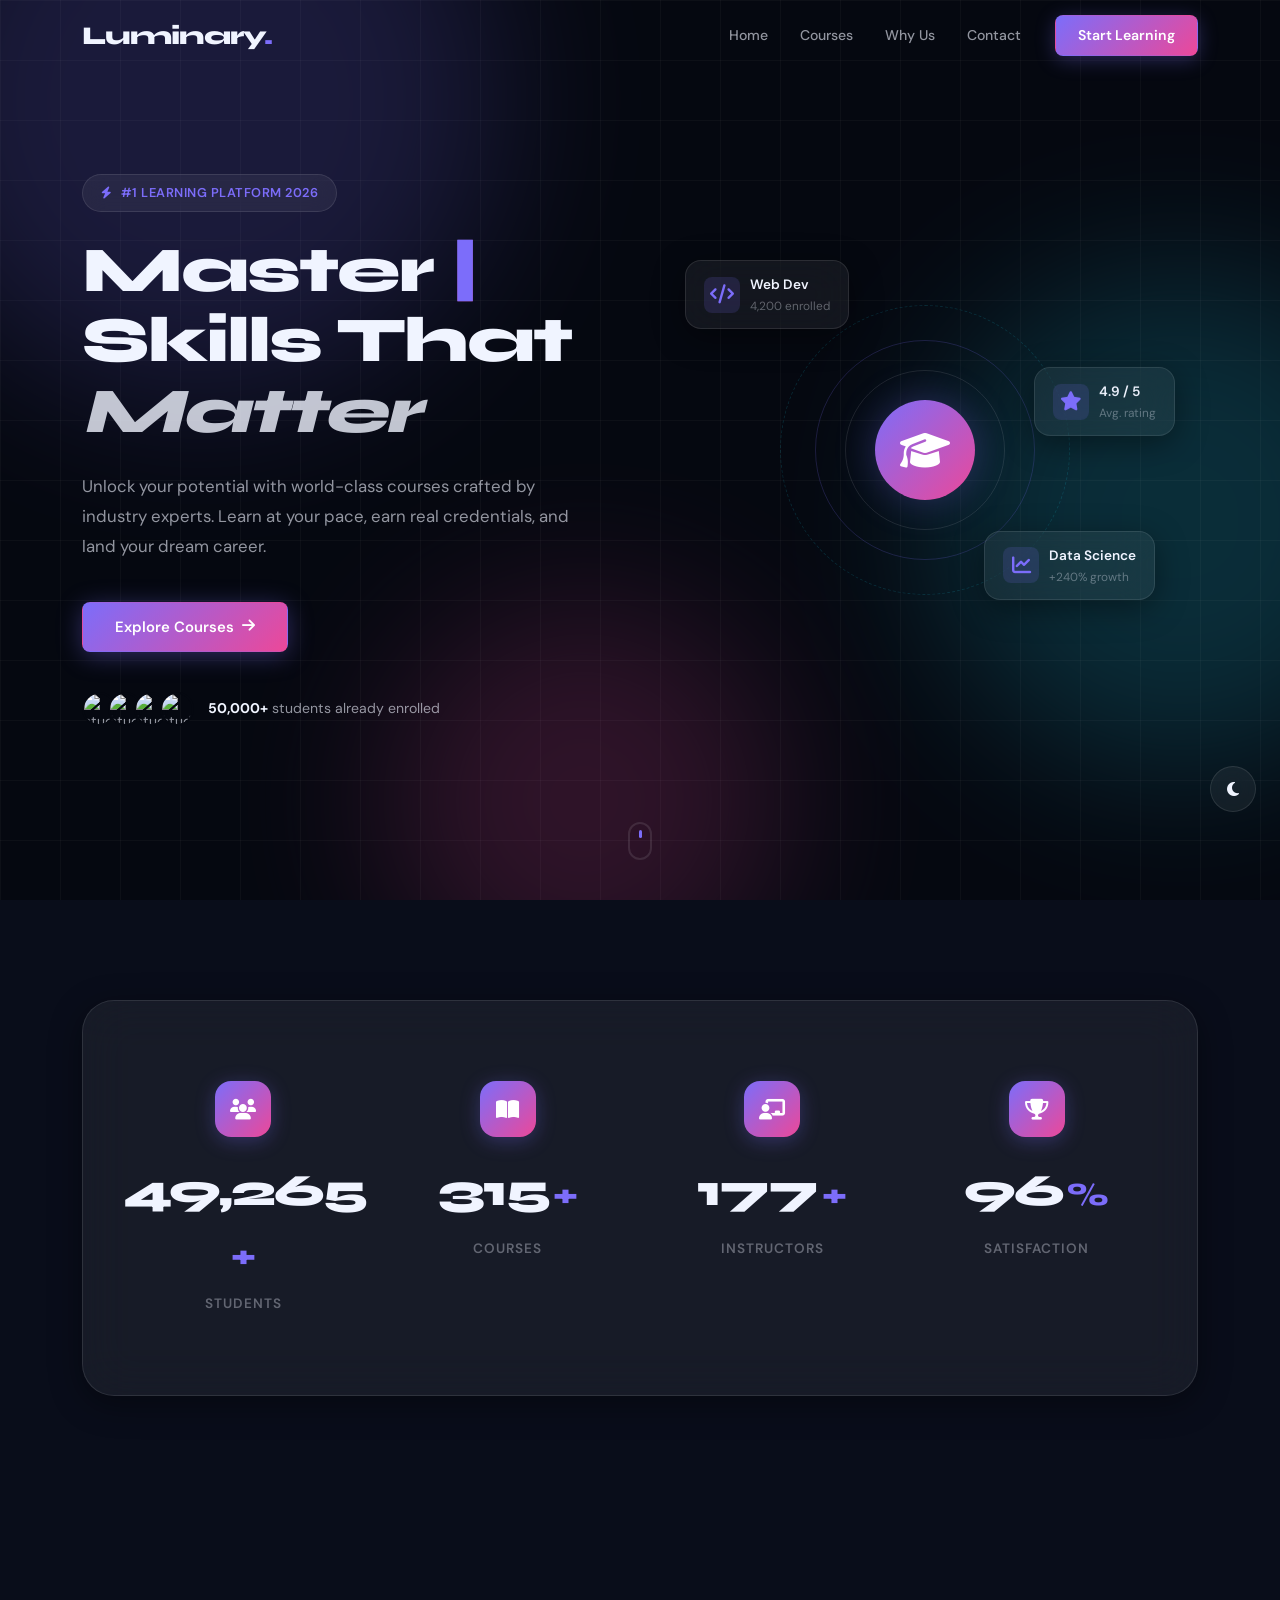
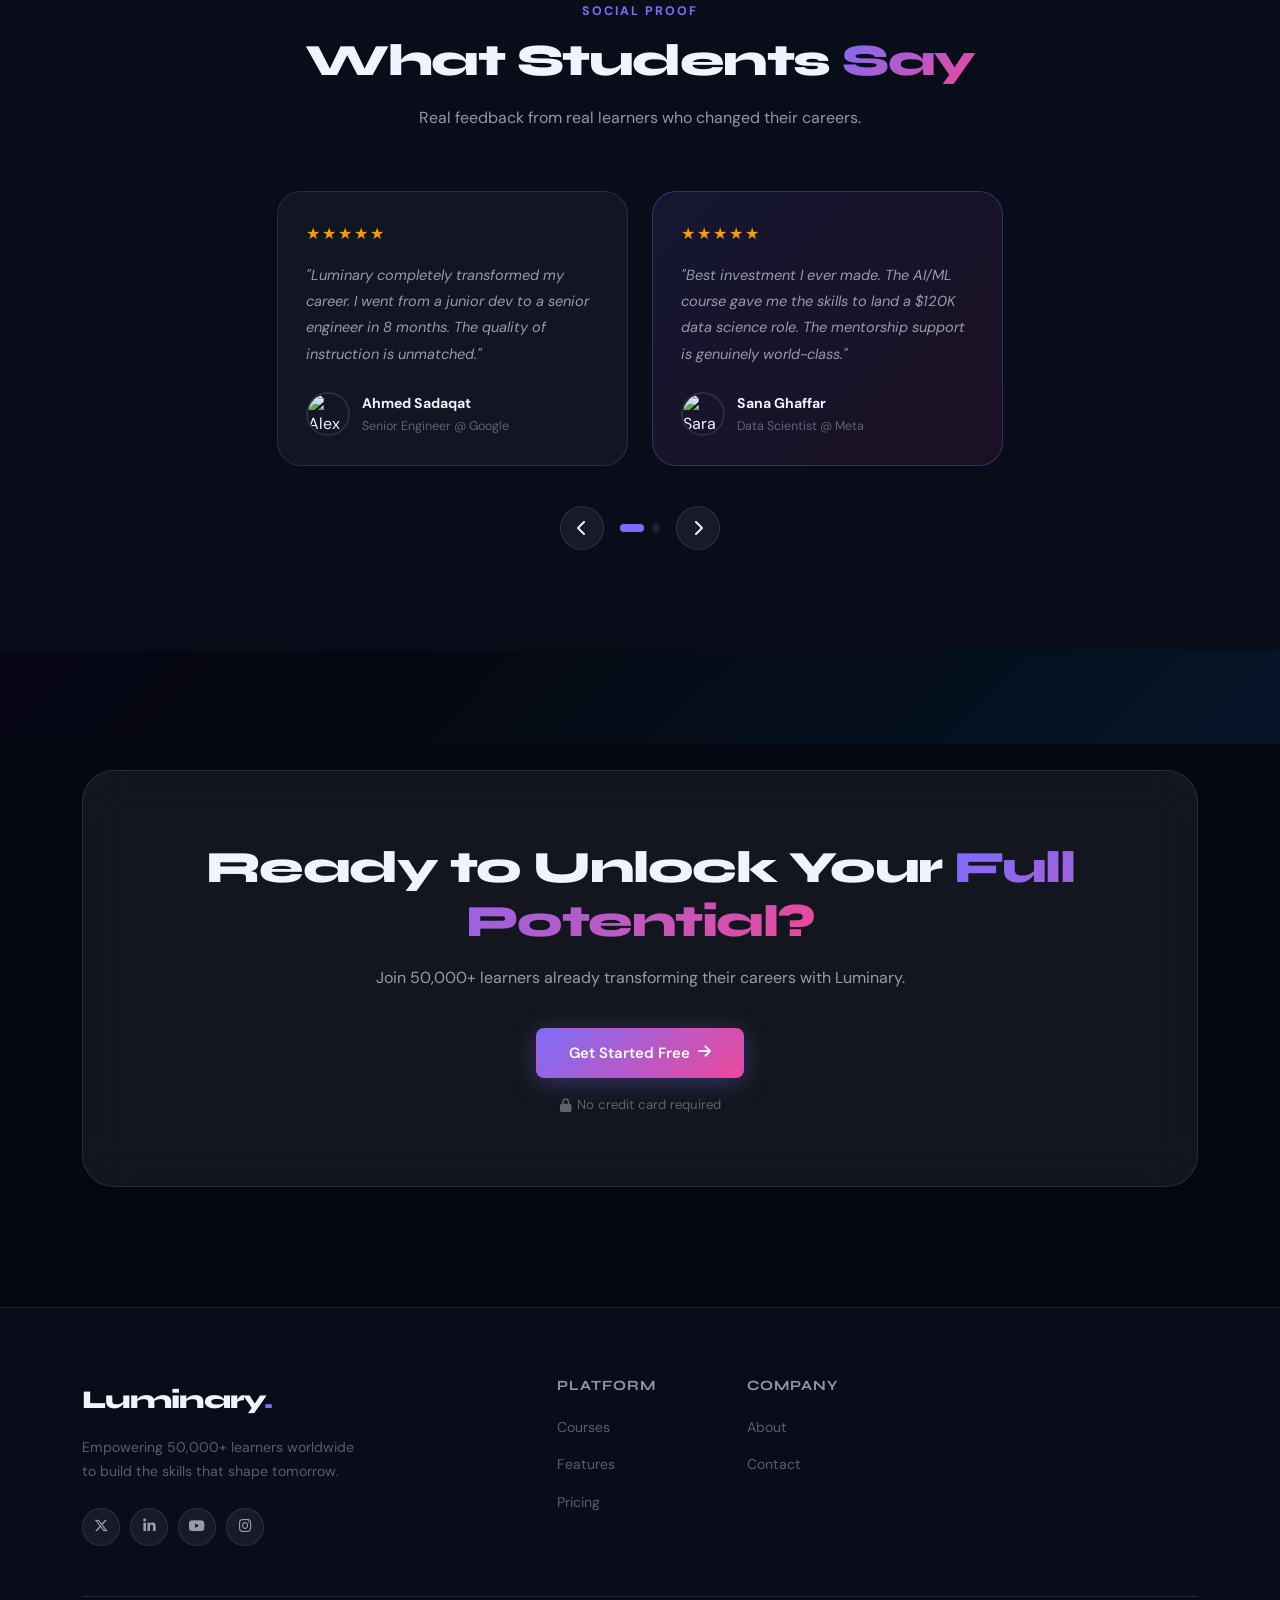
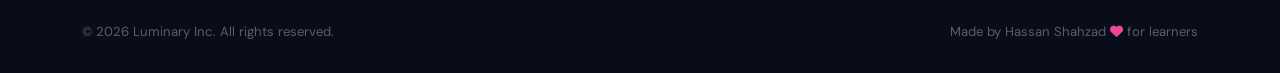
==== index.html @ 95c2515e "Website Done" ====
<!DOCTYPE html>
<html lang="en" data-theme="dark">

<head>
  <meta charset="UTF-8" />
  <meta name="viewport" content="width=device-width, initial-scale=1.0" />
  <title>Luminary — Premium Learning Platform</title>

  <!-- Bootstrap 5 -->
  <link href="https://cdn.jsdelivr.net/npm/bootstrap@5.3.2/dist/css/bootstrap.min.css" rel="stylesheet" />
  <!-- AOS -->
  <link href="https://unpkg.com/aos@2.3.4/dist/aos.css" rel="stylesheet" />
  <!-- Animate.css -->
  <link href="https://cdnjs.cloudflare.com/ajax/libs/animate.css/4.1.1/animate.min.css" rel="stylesheet" />
  <!-- Font Awesome -->
  <link href="https://cdnjs.cloudflare.com/ajax/libs/font-awesome/6.5.0/css/all.min.css" rel="stylesheet" />
  <!-- Google Fonts -->
  <link
    href="https://fonts.googleapis.com/css2?family=Syne:wght@400;600;700;800&family=DM+Sans:ital,wght@0,300;0,400;0,500;1,300&display=swap"
    rel="stylesheet" />

  <link rel="stylesheet" href="style.css">
</head>

<body>

  <!-- PAGE LOADER -->
  <div id="page-loader">
    <div class="loader-inner">
      <div class="loader-logo">L<span>.</span></div>
      <div class="loader-bar">
        <div class="loader-fill"></div>
      </div>
    </div>
  </div>

  <!-- SCROLL TO TOP -->
  <button id="scroll-top" title="Back to top"><i class="fa-solid fa-arrow-up"></i></button>

  <!-- DARK / LIGHT TOGGLE -->
  <button id="theme-toggle" title="Toggle theme">
    <i class="fa-solid fa-moon" id="theme-icon"></i>
  </button>

  <!-- ===================== NAVBAR ===================== -->
  <nav id="mainNav" class="navbar navbar-expand-lg fixed-top">
    <div class="container">
      <a class="navbar-brand" href="index.html">Luminary<span>.</span></a>

      <button class="navbar-toggler" type="button" data-bs-toggle="collapse" data-bs-target="#navMenu">
        <span class="toggler-line"></span>
        <span class="toggler-line"></span>
        <span class="toggler-line"></span>
      </button>

      <div class="collapse navbar-collapse" id="navMenu">
        <ul class="navbar-nav ms-auto align-items-lg-center gap-lg-1">
          <li class="nav-item"><a class="nav-link" href="index.html">Home</a></li>
          <li class="nav-item"><a class="nav-link" href="courses.html">Courses</a></li>
          <li class="nav-item"><a class="nav-link" href="why.html">Why Us</a></li>
          <li class="nav-item"><a class="nav-link" href="contact.html">Contact</a></li>
          <li class="nav-item ms-lg-3">
            <a class="btn btn-nav-cta" href="courses.html">Start Learning</a>
          </li>
        </ul>
      </div>
    </div>
  </nav>

  <!-- ===================== HERO ===================== -->
  <section id="hero">
    <div class="hero-bg-blobs">
      <div class="blob blob-1"></div>
      <div class="blob blob-2"></div>
      <div class="blob blob-3"></div>
    </div>
    <div class="hero-grid-overlay"></div>

    <div class="container hero-content">
      <div class="row align-items-center min-vh-100">
        <div class="col-lg-6" data-aos="fade-right" data-aos-duration="900">
          <div class="hero-badge"><i class="fa-solid fa-bolt"></i> #1 Learning Platform 2026</div>
          <h1 class="hero-heading">
            Master <span class="gradient-text typed-text"></span><br />
            Skills That <em>Matter</em>
          </h1>
          <p class="hero-sub">
            Unlock your potential with world-class courses crafted by industry experts.
            Learn at your pace, earn real credentials, and land your dream career.
          </p>
          <div class="hero-actions">
            <a href="courses.html" class="btn btn-primary-glow ripple-btn">
              Explore Courses <i class="fa-solid fa-arrow-right ms-2"></i>
            </a>
          </div>
          <div class="hero-trust">
            <div class="trust-avatars">
              <img src="https://i.pravatar.cc/36?img=1" alt="student" />
              <img src="https://i.pravatar.cc/36?img=2" alt="student" />
              <img src="https://i.pravatar.cc/36?img=3" alt="student" />
              <img src="https://i.pravatar.cc/36?img=4" alt="student" />
            </div>
            <span><strong>50,000+</strong> students already enrolled</span>
          </div>
        </div>
        <div class="col-lg-6 d-flex justify-content-center" data-aos="fade-left" data-aos-duration="900"
          data-aos-delay="200">
          <div class="hero-illustration">
            <div class="hero-card-float card-float-1">
              <i class="fa-solid fa-code"></i>
              <div>
                <strong>Web Dev</strong>
                <span>4,200 enrolled</span>
              </div>
            </div>
            <div class="hero-card-float card-float-2">
              <i class="fa-solid fa-chart-line"></i>
              <div>
                <strong>Data Science</strong>
                <span>+240% growth</span>
              </div>
            </div>
            <div class="hero-card-float card-float-3">
              <i class="fa-solid fa-star"></i>
              <div>
                <strong>4.9 / 5</strong>
                <span>Avg. rating</span>
              </div>
            </div>
            <div class="hero-main-visual">
              <div class="visual-ring ring-1"></div>
              <div class="visual-ring ring-2"></div>
              <div class="visual-ring ring-3"></div>
              <div class="visual-center">
                <i class="fa-solid fa-graduation-cap"></i>
              </div>
            </div>
          </div>
        </div>
      </div>
    </div>
    <div class="hero-scroll-cue">
      <div class="scroll-mouse">
        <div class="scroll-wheel"></div>
      </div>
    </div>
  </section>


  <!-- ===================== STATS ===================== -->
  <section id="stats" class="section-pad stats-section">
    <div class="container">
      <div class="stats-glass">
        <div class="row g-4 text-center">
          <div class="col-6 col-md-3" data-aos="zoom-in" data-aos-delay="0">
            <div class="stat-item">
              <div class="stat-icon"><i class="fa-solid fa-users"></i></div>
              <div class="stat-num" data-target="50000">0</div>
              <div class="stat-plus">+</div>
              <div class="stat-label">Students</div>
            </div>
          </div>
          <div class="col-6 col-md-3" data-aos="zoom-in" data-aos-delay="100">
            <div class="stat-item">
              <div class="stat-icon"><i class="fa-solid fa-book-open"></i></div>
              <div class="stat-num" data-target="320">0</div>
              <div class="stat-plus">+</div>
              <div class="stat-label">Courses</div>
            </div>
          </div>
          <div class="col-6 col-md-3" data-aos="zoom-in" data-aos-delay="200">
            <div class="stat-item">
              <div class="stat-icon"><i class="fa-solid fa-chalkboard-user"></i></div>
              <div class="stat-num" data-target="180">0</div>
              <div class="stat-plus">+</div>
              <div class="stat-label">Instructors</div>
            </div>
          </div>
          <div class="col-6 col-md-3" data-aos="zoom-in" data-aos-delay="300">
            <div class="stat-item">
              <div class="stat-icon"><i class="fa-solid fa-trophy"></i></div>
              <div class="stat-num" data-target="98">0</div>
              <div class="stat-plus">%</div>
              <div class="stat-label">Satisfaction</div>
            </div>
          </div>
        </div>
      </div>
    </div>
  </section>


  <!-- ===================== TESTIMONIALS ===================== -->
  <section id="testimonials" class="section-pad testimonials-section">
    <div class="container">
      <div class="section-header" data-aos="fade-up">
        <span class="section-label">Social Proof</span>
        <h2>What Students <span class="gradient-text">Say</span></h2>
        <p>Real feedback from real learners who changed their careers.</p>
      </div>

      <div id="testimonialCarousel" class="carousel slide" data-aos="fade-up" data-aos-delay="100">
        <div class="carousel-inner">

          <div class="carousel-item active">
            <div class="testi-slide">
              <div class="row g-4 justify-content-center">
                <div class="col-md-6 col-lg-4">
                  <div class="testi-card">
                    <div class="testi-stars">★★★★★</div>
                    <p>"Luminary completely transformed my career. I went from a junior dev to a senior engineer in 8
                      months. The quality of instruction is unmatched."</p>
                    <div class="testi-author">
                      <img src="https://i.pravatar.cc/48?img=11" alt="Alex" />
                      <div><strong>Ahmed Sadaqat</strong><span>Senior Engineer @ Google</span></div>
                    </div>
                  </div>
                </div>
                <div class="col-md-6 col-lg-4">
                  <div class="testi-card featured-testi">
                    <div class="testi-stars">★★★★★</div>
                    <p>"Best investment I ever made. The AI/ML course gave me the skills to land a $120K data science
                      role. The mentorship support is genuinely world-class."</p>
                    <div class="testi-author">
                      <img src="https://i.pravatar.cc/48?img=5" alt="Sara" />
                      <div><strong>Sana Ghaffar</strong><span>Data Scientist @ Meta</span></div>
                    </div>
                  </div>
                </div>
                <div class="col-md-6 col-lg-4 d-none d-lg-block">
                  <div class="testi-card">
                    <div class="testi-stars">★★★★★</div>
                    <p>"The UI/UX course was leagues above anything on other platforms. I built my first SaaS product in
                      3 months and it's already generating revenue!"</p>
                    <div class="testi-author">
                      <img src="https://i.pravatar.cc/48?img=20" alt="James" />
                      <div><strong>Jawad Ahmed</strong><span>Founder @ DesignDen</span></div>
                    </div>
                  </div>
                </div>
              </div>
            </div>
          </div>

          <div class="carousel-item">
            <div class="testi-slide">
              <div class="row g-4 justify-content-center">
                <div class="col-md-6 col-lg-4">
                  <div class="testi-card">
                    <div class="testi-stars">★★★★★</div>
                    <p>"I tried four other platforms before Luminary. Nothing compares. The project-based learning
                      approach made me job-ready in record time."</p>
                    <div class="testi-author">
                      <img src="https://i.pravatar.cc/48?img=32" alt="Priya" />
                      <div><strong>Amina Raza</strong><span>Full Stack Dev @ Shopify</span></div>
                    </div>
                  </div>
                </div>
                <div class="col-md-6 col-lg-4">
                  <div class="testi-card featured-testi">
                    <div class="testi-stars">★★★★★</div>
                    <p>"The community alone is worth the price. I've made genuine friends, found a co-founder, and got
                      referrals for three job offers through the Luminary network."</p>
                    <div class="testi-author">
                      <img src="https://i.pravatar.cc/48?img=45" alt="Leo" />
                      <div><strong>Leo Andrade</strong><span>PM @ Stripe</span></div>
                    </div>
                  </div>
                </div>
                <div class="col-md-6 col-lg-4 d-none d-lg-block">
                  <div class="testi-card">
                    <div class="testi-stars">★★★★★</div>
                    <p>"Luminary's Node.js course is the most complete backend curriculum available. I ship production
                      code with confidence now — something I never felt before."</p>
                    <div class="testi-author">
                      <img src="https://i.pravatar.cc/48?img=60" alt="Nina" />
                      <div><strong>Nina Kovacs</strong><span>Backend Dev @ Vercel</span></div>
                    </div>
                  </div>
                </div>
              </div>
            </div>
          </div>

        </div>

        <div class="carousel-controls">
          <button class="carousel-ctrl-btn" data-bs-target="#testimonialCarousel" data-bs-slide="prev">
            <i class="fa-solid fa-chevron-left"></i>
          </button>
          <div class="carousel-indicators-custom">
            <button class="ci-dot active" data-bs-target="#testimonialCarousel" data-bs-slide-to="0"></button>
            <button class="ci-dot" data-bs-target="#testimonialCarousel" data-bs-slide-to="1"></button>
          </div>
          <button class="carousel-ctrl-btn" data-bs-target="#testimonialCarousel" data-bs-slide="next">
            <i class="fa-solid fa-chevron-right"></i>
          </button>
        </div>
      </div>
    </div>
  </section>

  <!-- ===================== CTA ===================== -->
  <section id="cta" class="cta-section">
    <div class="cta-parallax-bg"></div>
    <div class="container position-relative" data-aos="zoom-in">
      <div class="cta-glass">
        <h2>Ready to Unlock Your <span class="gradient-text">Full Potential?</span></h2>
        <p>Join 50,000+ learners already transforming their careers with Luminary.</p>
        <div class="cta-actions">
          <a href="courses.html" class="btn btn-primary-glow btn-lg ripple-btn">
            Get Started Free <i class="fa-solid fa-arrow-right ms-2"></i>
          </a>
          <span class="cta-note"><i class="fa-solid fa-lock"></i> No credit card required</span>
        </div>
      </div>
    </div>
  </section>


  <!-- ===================== FOOTER ===================== -->
  <footer class="site-footer">
    <div class="container">
      <div class="row g-4">
        <div class="col-lg-4">
          <div class="footer-brand">Luminary<span>.</span></div>
          <p class="footer-desc">Empowering 50,000+ learners worldwide to build the skills that shape tomorrow.</p>
          <div class="footer-socials">
            <a href="https://x.com" aria-label="Twitter"><i class="fa-brands fa-x-twitter"></i></a>
            <a href="https://pk.linkedin.com/" aria-label="LinkedIn"><i class="fa-brands fa-linkedin-in"></i></a>
            <a href="https://youtube.com/" aria-label="YouTube"><i class="fa-brands fa-youtube"></i></a>
            <a href="https://www.instagram.com/" aria-label="Instagram"><i class="fa-brands fa-instagram"></i></a>
          </div>
        </div>
        <div class="col-6 col-lg-2 offset-lg-1">
          <h5>Platform</h5>
          <ul>
            <li><a href="courses.html">Courses</a></li>
            <li><a href="why.html">Features</a></li>
            <li><a href="courses.html">Pricing</a></li>
          </ul>
        </div>
        <div class="col-6 col-lg-2">
          <h5>Company</h5>
          <ul>
            <li><a href="why.html">About</a></li>
            <li><a href="contact.html">Contact</a></li>
          </ul>
        </div>
        <div class="col-6 col-lg-3">
        </div>
      </div>
      <div class="footer-bottom">
        <span>© 2026 Luminary Inc. All rights reserved.</span>
        <span>Made by Hassan Shahzad <i class="fa-solid fa-heart" style="color:#ec4899;"></i> for learners</span>
      </div>
    </div>
  </footer>

  <!-- Scripts -->
  <script src="https://cdn.jsdelivr.net/npm/bootstrap@5.3.2/dist/js/bootstrap.bundle.min.js"></script>
  <script src="https://code.jquery.com/jquery-3.7.1.min.js"></script>
  <script src="https://unpkg.com/aos@2.3.4/dist/aos.js"></script>
  <script src="script.js"></script>
</body>

</html>
---- style.css ----
/* ========================================================
   LUMINARY — Premium Learning Platform
   style.css | Author: Luminary Design System
   ======================================================== */

/* ── 1. CSS CUSTOM PROPERTIES ── */
:root {
  --bg-primary: #050810;
  --bg-secondary: #090d1a;
  --bg-card: rgba(255, 255, 255, 0.04);
  --bg-glass: rgba(255, 255, 255, 0.06);
  --border-glass: rgba(255, 255, 255, 0.1);
  --text-primary: #f0f4ff;
  --text-secondary: rgba(240, 244, 255, 0.6);
  --text-muted: rgba(240, 244, 255, 0.35);
  --accent-violet: #7c6dfa;
  --accent-cyan: #22d3ee;
  --accent-pink: #ec4899;
  --accent-amber: #f59e0b;
  --accent-emerald: #10b981;
  --gradient-primary: linear-gradient(135deg, #7c6dfa 0%, #ec4899 100%);
  --gradient-secondary: linear-gradient(135deg, #22d3ee 0%, #7c6dfa 100%);
  --shadow-glow-violet: 0 0 40px rgba(124, 109, 250, 0.3);
  --shadow-glow-cyan: 0 0 40px rgba(34, 211, 238, 0.3);
  --shadow-card: 0 8px 32px rgba(0, 0, 0, 0.4);
  --radius-sm: 8px;
  --radius-md: 16px;
  --radius-lg: 24px;
  --radius-xl: 32px;
  --font-display: 'Syne', sans-serif;
  --font-body: 'DM Sans', sans-serif;
  --transition: all 0.35s cubic-bezier(0.4, 0, 0.2, 1);
  --navbar-h: 72px;
}

[data-theme="light"] {
  --bg-primary: #f5f7ff;
  --bg-secondary: #eef0fa;
  --bg-card: rgba(255, 255, 255, 0.8);
  --bg-glass: rgba(255, 255, 255, 0.7);
  --border-glass: rgba(0, 0, 0, 0.08);
  --text-primary: #0d0f1a;
  --text-secondary: rgba(13, 15, 26, 0.65);
  --text-muted: rgba(13, 15, 26, 0.38);
  --shadow-card: 0 8px 32px rgba(0, 0, 0, 0.10);
}

/* ── 2. RESET & BASE ── */
*, *::before, *::after { box-sizing: border-box; margin: 0; padding: 0; }

html { scroll-behavior: smooth; scroll-padding-top: var(--navbar-h); }

body {
  font-family: var(--font-body);
  background-color: var(--bg-primary);
  color: var(--text-primary);
  overflow-x: hidden;
  line-height: 1.7;
  font-size: 16px;
  transition: background-color 0.4s, color 0.4s;
}

a { text-decoration: none; color: inherit; }
img { max-width: 100%; }
button { border: none; cursor: pointer; background: none; }

/* ── 3. PAGE LOADER ── */
#page-loader {
  position: fixed;
  inset: 0;
  background: var(--bg-primary);
  z-index: 9999;
  display: flex;
  align-items: center;
  justify-content: center;
  transition: opacity 0.5s ease, visibility 0.5s ease;
}
#page-loader.hidden { opacity: 0; visibility: hidden; }

.loader-inner { text-align: center; }
.loader-logo {
  font-family: var(--font-display);
  font-size: 3rem;
  font-weight: 800;
  color: var(--text-primary);
  letter-spacing: -2px;
  margin-bottom: 24px;
}
.loader-logo span { color: var(--accent-violet); }
.loader-bar {
  width: 200px;
  height: 3px;
  background: var(--border-glass);
  border-radius: 99px;
  overflow: hidden;
  margin: 0 auto;
}
.loader-fill {
  height: 100%;
  width: 0%;
  background: var(--gradient-primary);
  border-radius: 99px;
  animation: loaderFill 1.8s cubic-bezier(0.4, 0, 0.2, 1) forwards;
}
@keyframes loaderFill {
  to { width: 100%; }
}

/* ── 4. SCROLL-TO-TOP ── */
#scroll-top {
  position: fixed;
  bottom: 32px;
  right: 24px;
  width: 46px;
  height: 46px;
  border-radius: 50%;
  background: var(--gradient-primary);
  color: #fff;
  font-size: 1rem;
  display: flex;
  align-items: center;
  justify-content: center;
  box-shadow: var(--shadow-glow-violet);
  opacity: 0;
  visibility: hidden;
  transform: translateY(20px);
  transition: var(--transition);
  z-index: 900;
}
#scroll-top.visible { opacity: 1; visibility: visible; transform: translateY(0); }
#scroll-top:hover { transform: translateY(-3px); box-shadow: 0 0 60px rgba(124, 109, 250, 0.5); }

/* ── 5. THEME TOGGLE ── */
#theme-toggle {
  position: fixed;
  bottom: 88px;
  right: 24px;
  width: 46px;
  height: 46px;
  border-radius: 50%;
  background: var(--bg-glass);
  backdrop-filter: blur(12px);
  border: 1px solid var(--border-glass);
  color: var(--text-primary);
  font-size: 1rem;
  display: flex;
  align-items: center;
  justify-content: center;
  transition: var(--transition);
  z-index: 900;
}
#theme-toggle:hover {
  background: var(--gradient-primary);
  color: #fff;
  box-shadow: var(--shadow-glow-violet);
  transform: rotate(20deg);
}

/* ── 6. NAVBAR ── */
#mainNav {
  height: var(--navbar-h);
  background: transparent;
  border-bottom: 1px solid transparent;
  transition: var(--transition);
  z-index: 800;
}
#mainNav.scrolled {
  background: var(--bg-secondary);
  border-color: var(--border-glass);
  backdrop-filter: blur(20px);
  box-shadow: 0 4px 32px rgba(0,0,0,0.3);
}

.navbar-brand {
  font-family: var(--font-display);
  font-size: 1.6rem;
  font-weight: 800;
  letter-spacing: -1px;
  color: var(--text-primary) !important;
}
.navbar-brand span { color: var(--accent-violet); }

.nav-link {
  font-size: 0.88rem;
  font-weight: 500;
  color: var(--text-secondary) !important;
  padding: 6px 14px !important;
  border-radius: var(--radius-sm);
  transition: var(--transition);
  position: relative;
}
.nav-link::after {
  content: '';
  position: absolute;
  bottom: 2px;
  left: 50%;
  transform: translateX(-50%);
  width: 0;
  height: 2px;
  background: var(--gradient-primary);
  border-radius: 99px;
  transition: var(--transition);
}
.nav-link:hover, .nav-link.active {
  color: var(--text-primary) !important;
}
.nav-link:hover::after, .nav-link.active::after { width: 60%; }

.btn-nav-cta {
  padding: 9px 22px !important;
  border-radius: var(--radius-sm);
  background: var(--gradient-primary);
  color: #fff !important;
  font-size: 0.88rem;
  font-weight: 600;
  transition: var(--transition);
  box-shadow: 0 4px 20px rgba(124, 109, 250, 0.3);
}
.btn-nav-cta:hover {
  transform: translateY(-2px);
  box-shadow: 0 8px 30px rgba(124, 109, 250, 0.5);
}

/* Custom hamburger */
.navbar-toggler {
  border: none !important;
  box-shadow: none !important;
  padding: 4px;
  display: flex;
  flex-direction: column;
  gap: 5px;
}
.toggler-line {
  display: block;
  width: 24px;
  height: 2px;
  background: var(--text-primary);
  border-radius: 99px;
  transition: var(--transition);
}

/* ── 7. HERO ── */
#hero {
  position: relative;
  min-height: 100vh;
  overflow: hidden;
  background: var(--bg-primary);
}

/* Animated gradient blobs */
.hero-bg-blobs { position: absolute; inset: 0; pointer-events: none; }
.blob {
  position: absolute;
  border-radius: 50%;
  filter: blur(80px);
  opacity: 0.18;
  animation: blobFloat 8s ease-in-out infinite;
}
.blob-1 {
  width: 600px; height: 600px;
  background: var(--accent-violet);
  top: -200px; left: -100px;
  animation-delay: 0s;
}
.blob-2 {
  width: 500px; height: 500px;
  background: var(--accent-cyan);
  top: 30%; right: -150px;
  animation-delay: 2.5s;
}
.blob-3 {
  width: 400px; height: 400px;
  background: var(--accent-pink);
  bottom: -100px; left: 30%;
  animation-delay: 5s;
}
@keyframes blobFloat {
  0%, 100% { transform: translate(0, 0) scale(1); }
  50% { transform: translate(20px, -30px) scale(1.05); }
}

/* Grid overlay */
.hero-grid-overlay {
  position: absolute;
  inset: 0;
  background-image:
    linear-gradient(rgba(255,255,255,0.03) 1px, transparent 1px),
    linear-gradient(90deg, rgba(255,255,255,0.03) 1px, transparent 1px);
  background-size: 60px 60px;
  pointer-events: none;
}

.hero-content { position: relative; z-index: 2; }

.hero-badge {
  display: inline-flex;
  align-items: center;
  gap: 8px;
  padding: 7px 18px;
  background: var(--bg-glass);
  backdrop-filter: blur(12px);
  border: 1px solid var(--border-glass);
  border-radius: 99px;
  font-size: 0.8rem;
  font-weight: 600;
  letter-spacing: 0.5px;
  text-transform: uppercase;
  color: var(--accent-violet);
  margin-bottom: 24px;
}
.hero-badge i { font-size: 0.75rem; }

.hero-heading {
  font-family: var(--font-display);
  font-size: clamp(2.6rem, 5vw, 4.2rem);
  font-weight: 800;
  line-height: 1.1;
  letter-spacing: -2px;
  margin-bottom: 24px;
  color: var(--text-primary);
}
.hero-heading em { font-style: italic; opacity: 0.8; }

.gradient-text {
  background: var(--gradient-primary);
  -webkit-background-clip: text;
  -webkit-text-fill-color: transparent;
  background-clip: text;
}

/* Typed cursor */
.typed-text::after {
  content: '|';
  -webkit-text-fill-color: var(--accent-violet);
  animation: blink 0.75s step-end infinite;
}
@keyframes blink { 50% { opacity: 0; } }

.hero-sub {
  font-size: 1.05rem;
  color: var(--text-secondary);
  max-width: 500px;
  margin-bottom: 40px;
  line-height: 1.8;
}

.hero-actions { display: flex; gap: 16px; flex-wrap: wrap; margin-bottom: 40px; }

.hero-trust {
  display: flex;
  align-items: center;
  gap: 14px;
  font-size: 0.88rem;
  color: var(--text-secondary);
}
.trust-avatars { display: flex; }
.trust-avatars img {
  width: 34px;
  height: 34px;
  border-radius: 50%;
  border: 2px solid var(--bg-primary);
  margin-left: -8px;
  object-fit: cover;
}
.trust-avatars img:first-child { margin-left: 0; }
.hero-trust strong { color: var(--text-primary); }

/* Hero illustration */
.hero-illustration {
  position: relative;
  width: 420px;
  height: 420px;
  max-width: 100%;
}

.hero-main-visual {
  position: absolute;
  top: 50%;
  left: 50%;
  transform: translate(-50%, -50%);
  width: 200px;
  height: 200px;
  display: flex;
  align-items: center;
  justify-content: center;
}
.visual-center {
  width: 100px;
  height: 100px;
  border-radius: 50%;
  background: var(--gradient-primary);
  display: flex;
  align-items: center;
  justify-content: center;
  font-size: 2.5rem;
  color: #fff;
  box-shadow: var(--shadow-glow-violet);
  z-index: 2;
  animation: pulse 3s ease-in-out infinite;
}
@keyframes pulse {
  0%, 100% { transform: scale(1); box-shadow: var(--shadow-glow-violet); }
  50% { transform: scale(1.06); box-shadow: 0 0 80px rgba(124,109,250,0.5); }
}

.visual-ring {
  position: absolute;
  border-radius: 50%;
  border: 1px solid var(--border-glass);
  animation: ringRotate linear infinite;
}
.ring-1 { width: 160px; height: 160px; animation-duration: 10s; }
.ring-2 { width: 220px; height: 220px; animation-duration: 16s; animation-direction: reverse; border-color: rgba(124,109,250,0.2); }
.ring-3 { width: 290px; height: 290px; animation-duration: 22s; border-style: dashed; border-color: rgba(34,211,238,0.15); }
@keyframes ringRotate { to { transform: rotate(360deg); } }

.hero-card-float {
  position: absolute;
  display: flex;
  align-items: center;
  gap: 10px;
  padding: 12px 18px;
  background: var(--bg-glass);
  backdrop-filter: blur(20px);
  border: 1px solid var(--border-glass);
  border-radius: var(--radius-md);
  box-shadow: var(--shadow-card);
  font-size: 0.82rem;
  z-index: 3;
  animation: cardFloat 4s ease-in-out infinite;
}
.hero-card-float i {
  font-size: 1.2rem;
  color: var(--accent-violet);
  width: 36px;
  height: 36px;
  background: rgba(124,109,250,0.15);
  border-radius: 8px;
  display: flex;
  align-items: center;
  justify-content: center;
}
.hero-card-float div { display: flex; flex-direction: column; }
.hero-card-float strong { font-size: 0.85rem; font-weight: 600; color: var(--text-primary); }
.hero-card-float span { font-size: 0.74rem; color: var(--text-muted); }

.card-float-1 { top: 20px; left: -30px; animation-delay: 0s; }
.card-float-2 { bottom: 60px; right: -20px; animation-delay: 1.5s; }
.card-float-3 { top: 50%; right: -40px; transform: translateY(-120%); animation-delay: 3s; }

@keyframes cardFloat {
  0%, 100% { transform: translateY(0); }
  50% { transform: translateY(-10px); }
}
.card-float-3 {
  animation-name: cardFloat3;
}
@keyframes cardFloat3 {
  0%, 100% { transform: translateY(-120%); }
  50% { transform: translateY(calc(-120% - 10px)); }
}

/* Scroll cue */
.hero-scroll-cue {
  position: absolute;
  bottom: 40px;
  left: 50%;
  transform: translateX(-50%);
  z-index: 3;
}
.scroll-mouse {
  width: 24px;
  height: 38px;
  border: 2px solid var(--border-glass);
  border-radius: 12px;
  display: flex;
  justify-content: center;
  padding-top: 6px;
}
.scroll-wheel {
  width: 3px;
  height: 8px;
  background: var(--accent-violet);
  border-radius: 99px;
  animation: scrollAnim 2s ease-in-out infinite;
}
@keyframes scrollAnim {
  0% { opacity: 0; transform: translateY(0); }
  50% { opacity: 1; }
  100% { opacity: 0; transform: translateY(12px); }
}

/* ── 8. BUTTONS ── */
.btn-primary-glow {
  padding: 13px 32px;
  border-radius: var(--radius-sm);
  background: var(--gradient-primary);
  color: #fff;
  font-weight: 600;
  font-size: 0.93rem;
  transition: var(--transition);
  position: relative;
  overflow: hidden;
  box-shadow: 0 4px 24px rgba(124,109,250,0.35);
  display: inline-flex;
  align-items: center;
}
.btn-primary-glow::before {
  content: '';
  position: absolute;
  inset: 0;
  background: linear-gradient(135deg, #9b8dff, #f472b6);
  opacity: 0;
  transition: var(--transition);
}
.btn-primary-glow:hover {
  transform: translateY(-2px);
  box-shadow: 0 8px 40px rgba(124,109,250,0.55);
  color: #fff;
}
.btn-primary-glow:hover::before { opacity: 1; }
.btn-primary-glow > * { position: relative; z-index: 1; }

.btn-ghost {
  padding: 13px 32px;
  border-radius: var(--radius-sm);
  background: var(--bg-glass);
  backdrop-filter: blur(12px);
  border: 1px solid var(--border-glass);
  color: var(--text-primary);
  font-weight: 600;
  font-size: 0.93rem;
  transition: var(--transition);
  display: inline-flex;
  align-items: center;
}
.btn-ghost:hover {
  background: var(--gradient-primary);
  border-color: transparent;
  color: #fff;
  transform: translateY(-2px);
}

/* Ripple effect */
.ripple-btn { position: relative; overflow: hidden; }
.ripple {
  position: absolute;
  border-radius: 50%;
  transform: scale(0);
  animation: rippleEffect 0.6s linear;
  background-color: rgba(255, 255, 255, 0.25);
  pointer-events: none;
}
@keyframes rippleEffect {
  to { transform: scale(4); opacity: 0; }
}

/* ── 9. SECTIONS ── */
.section-pad { padding: 100px 0; }

.section-header {
  text-align: center;
  margin-bottom: 60px;
}
.section-label {
  display: inline-block;
  font-size: 0.78rem;
  font-weight: 700;
  text-transform: uppercase;
  letter-spacing: 2px;
  color: var(--accent-violet);
  margin-bottom: 12px;
}
.section-header h2 {
  font-family: var(--font-display);
  font-size: clamp(1.9rem, 3.5vw, 2.8rem);
  font-weight: 800;
  letter-spacing: -1.5px;
  margin-bottom: 16px;
}
.section-header p {
  font-size: 1rem;
  color: var(--text-secondary);
  max-width: 520px;
  margin: 0 auto;
}

/* ── 10. COURSES ── */
.courses-controls {
  display: flex;
  flex-wrap: wrap;
  gap: 16px;
  align-items: center;
  justify-content: space-between;
  margin-bottom: 40px;
}

.search-wrap {
  position: relative;
  flex: 1;
  min-width: 220px;
  max-width: 320px;
}
.search-wrap i {
  position: absolute;
  left: 14px;
  top: 50%;
  transform: translateY(-50%);
  color: var(--text-muted);
  font-size: 0.85rem;
}
.search-wrap input {
  width: 100%;
  padding: 11px 14px 11px 38px;
  background: var(--bg-glass);
  border: 1px solid var(--border-glass);
  border-radius: var(--radius-sm);
  color: var(--text-primary);
  font-family: var(--font-body);
  font-size: 0.9rem;
  outline: none;
  transition: var(--transition);
}
.search-wrap input::placeholder { color: var(--text-muted); }
.search-wrap input:focus { border-color: var(--accent-violet); box-shadow: 0 0 0 3px rgba(124,109,250,0.15); }

.filter-tabs { display: flex; gap: 8px; flex-wrap: wrap; }
.filter-btn {
  padding: 9px 18px;
  border-radius: 99px;
  font-size: 0.83rem;
  font-weight: 600;
  background: var(--bg-glass);
  border: 1px solid var(--border-glass);
  color: var(--text-secondary);
  transition: var(--transition);
}
.filter-btn:hover, .filter-btn.active {
  background: var(--gradient-primary);
  border-color: transparent;
  color: #fff;
  box-shadow: 0 4px 20px rgba(124,109,250,0.3);
}

/* Course Card */
.course-card {
  background: var(--bg-card);
  border: 1px solid var(--border-glass);
  border-radius: var(--radius-lg);
  overflow: hidden;
  transition: var(--transition);
  height: 100%;
  display: flex;
  flex-direction: column;
  position: relative;
}
.course-card:hover {
  transform: translateY(-8px);
  box-shadow: var(--shadow-glow-violet), var(--shadow-card);
  border-color: rgba(124,109,250,0.3);
}

.card-thumb {
  height: 160px;
  background: linear-gradient(135deg, color-mix(in srgb, var(--thumb-color) 80%, black), color-mix(in srgb, var(--thumb-color) 40%, black));
  display: flex;
  align-items: center;
  justify-content: center;
  position: relative;
  font-size: 3rem;
  color: rgba(255,255,255,0.9);
}
.card-badge {
  position: absolute;
  top: 14px;
  right: 14px;
  padding: 4px 12px;
  border-radius: 99px;
  font-size: 0.72rem;
  font-weight: 700;
  background: rgba(255,255,255,0.2);
  backdrop-filter: blur(6px);
  color: #fff;
  text-transform: uppercase;
  letter-spacing: 0.5px;
}

.card-body-inner {
  padding: 22px;
  flex: 1;
  display: flex;
  flex-direction: column;
}
.card-meta {
  display: flex;
  justify-content: space-between;
  font-size: 0.78rem;
  color: var(--text-muted);
  margin-bottom: 12px;
  text-transform: uppercase;
  letter-spacing: 0.5px;
  font-weight: 600;
}
.card-body-inner h3 {
  font-family: var(--font-display);
  font-size: 1.1rem;
  font-weight: 700;
  margin-bottom: 10px;
  letter-spacing: -0.5px;
}
.card-body-inner p {
  font-size: 0.87rem;
  color: var(--text-secondary);
  line-height: 1.65;
  margin-bottom: 18px;
  flex: 1;
}
.card-stats {
  display: flex;
  align-items: center;
  gap: 14px;
  font-size: 0.82rem;
  color: var(--text-muted);
  margin-bottom: 20px;
}
.card-stats i { color: var(--accent-amber); }
.card-price {
  margin-left: auto;
  font-size: 1.05rem;
  font-weight: 700;
  color: var(--text-primary);
}

.btn-card {
  padding: 10px 18px;
  border-radius: var(--radius-sm);
  background: var(--bg-glass);
  border: 1px solid var(--border-glass);
  color: var(--text-primary);
  font-size: 0.85rem;
  font-weight: 600;
  width: 100%;
  text-align: center;
  transition: var(--transition);
  display: flex;
  align-items: center;
  justify-content: center;
  gap: 8px;
  overflow: hidden;
  position: relative;
}
.btn-card i { transition: var(--transition); }
.course-card:hover .btn-card {
  background: var(--gradient-primary);
  border-color: transparent;
  color: #fff;
  box-shadow: 0 4px 20px rgba(124,109,250,0.3);
}
.course-card:hover .btn-card i { transform: translateX(4px); }

/* Hidden courses during filter */
.course-item.hidden { display: none !important; }

.no-results {
  text-align: center;
  padding: 60px 0;
  color: var(--text-muted);
  font-size: 1rem;
}
.no-results i { font-size: 3rem; display: block; margin-bottom: 16px; }

/* ── 11. STATS ── */
.stats-section { background: var(--bg-secondary); }

.stats-glass {
  background: var(--bg-glass);
  backdrop-filter: blur(24px);
  border: 1px solid var(--border-glass);
  border-radius: var(--radius-xl);
  padding: 60px 40px;
  box-shadow: var(--shadow-card);
}

.stat-item { padding: 20px 0; }
.stat-icon {
  width: 56px;
  height: 56px;
  border-radius: var(--radius-md);
  background: var(--gradient-primary);
  display: flex;
  align-items: center;
  justify-content: center;
  font-size: 1.3rem;
  color: #fff;
  margin: 0 auto 16px;
  box-shadow: 0 4px 20px rgba(124,109,250,0.3);
}
.stat-num {
  font-family: var(--font-display);
  font-size: 2.8rem;
  font-weight: 800;
  letter-spacing: -2px;
  color: var(--text-primary);
  display: inline;
}
.stat-plus {
  font-family: var(--font-display);
  font-size: 2rem;
  font-weight: 800;
  color: var(--accent-violet);
  display: inline;
}
.stat-label {
  font-size: 0.85rem;
  font-weight: 600;
  color: var(--text-muted);
  text-transform: uppercase;
  letter-spacing: 1px;
  margin-top: 8px;
}

/* ── 12. WHY CHOOSE US ── */
.why-card {
  background: var(--bg-card);
  border: 1px solid var(--border-glass);
  border-radius: var(--radius-lg);
  padding: 32px 28px;
  transition: var(--transition);
  height: 100%;
}
.why-card:hover {
  transform: translateY(-6px);
  border-color: rgba(124,109,250,0.25);
  box-shadow: var(--shadow-card);
}

.why-icon-wrap {
  width: 60px;
  height: 60px;
  border-radius: var(--radius-md);
  background: color-mix(in srgb, var(--icon-color) 15%, transparent);
  border: 1px solid color-mix(in srgb, var(--icon-color) 30%, transparent);
  display: flex;
  align-items: center;
  justify-content: center;
  font-size: 1.5rem;
  color: var(--icon-color);
  margin-bottom: 20px;
  transition: var(--transition);
}
.why-card:hover .why-icon-wrap {
  background: var(--icon-color);
  color: #fff;
  transform: rotate(-6deg) scale(1.1);
  box-shadow: 0 4px 20px color-mix(in srgb, var(--icon-color) 40%, transparent);
}

.why-card h4 {
  font-family: var(--font-display);
  font-size: 1.05rem;
  font-weight: 700;
  margin-bottom: 10px;
  letter-spacing: -0.5px;
}
.why-card p {
  font-size: 0.88rem;
  color: var(--text-secondary);
  line-height: 1.7;
}

/* ── 13. TESTIMONIALS ── */
.testimonials-section { background: var(--bg-secondary); }

.testi-slide { padding: 0 8px; }

.testi-card {
  background: var(--bg-card);
  border: 1px solid var(--border-glass);
  border-radius: var(--radius-lg);
  padding: 28px;
  height: 100%;
  transition: var(--transition);
}
.testi-card.featured-testi {
  background: linear-gradient(135deg, rgba(124,109,250,0.1), rgba(236,72,153,0.08));
  border-color: rgba(124,109,250,0.3);
}

.testi-stars {
  font-size: 1rem;
  color: var(--accent-amber);
  margin-bottom: 16px;
  letter-spacing: 2px;
}

.testi-card p {
  font-size: 0.91rem;
  color: var(--text-secondary);
  line-height: 1.8;
  font-style: italic;
  margin-bottom: 24px;
}

.testi-author {
  display: flex;
  align-items: center;
  gap: 12px;
}
.testi-author img {
  width: 44px;
  height: 44px;
  border-radius: 50%;
  object-fit: cover;
  border: 2px solid var(--border-glass);
}
.testi-author div { display: flex; flex-direction: column; }
.testi-author strong { font-size: 0.88rem; font-weight: 700; }
.testi-author span { font-size: 0.78rem; color: var(--text-muted); }

.carousel-controls {
  display: flex;
  align-items: center;
  justify-content: center;
  gap: 16px;
  margin-top: 40px;
}
.carousel-ctrl-btn {
  width: 44px;
  height: 44px;
  border-radius: 50%;
  background: var(--bg-glass);
  border: 1px solid var(--border-glass);
  color: var(--text-primary);
  display: flex;
  align-items: center;
  justify-content: center;
  transition: var(--transition);
}
.carousel-ctrl-btn:hover {
  background: var(--gradient-primary);
  border-color: transparent;
  color: #fff;
  box-shadow: var(--shadow-glow-violet);
}
.carousel-indicators-custom { display: flex; gap: 8px; }
.ci-dot {
  width: 8px;
  height: 8px;
  border-radius: 99px;
  background: var(--border-glass);
  border: none;
  transition: var(--transition);
}
.ci-dot.active { width: 24px; background: var(--accent-violet); }

/* ── 14. CTA SECTION ── */
.cta-section {
  position: relative;
  padding: 120px 0;
  overflow: hidden;
}
.cta-parallax-bg {
  position: absolute;
  inset: 0;
  background: linear-gradient(135deg, #0a0520 0%, #050810 50%, #051528 100%);
  z-index: 0;
}
.cta-parallax-bg::before {
  content: '';
  position: absolute;
  inset: 0;
  background:
    radial-gradient(ellipse 60% 50% at 50% 50%, rgba(124,109,250,0.12) 0%, transparent 70%);
}

.cta-glass {
  background: var(--bg-glass);
  backdrop-filter: blur(24px);
  border: 1px solid var(--border-glass);
  border-radius: var(--radius-xl);
  padding: 70px 40px;
  text-align: center;
  position: relative;
  z-index: 1;
}
.cta-glass h2 {
  font-family: var(--font-display);
  font-size: clamp(1.8rem, 3.5vw, 2.8rem);
  font-weight: 800;
  letter-spacing: -1.5px;
  margin-bottom: 16px;
}
.cta-glass p {
  font-size: 1rem;
  color: var(--text-secondary);
  margin-bottom: 36px;
}
.cta-actions { display: flex; flex-direction: column; align-items: center; gap: 16px; }
.cta-note {
  font-size: 0.82rem;
  color: var(--text-muted);
  display: flex;
  align-items: center;
  gap: 6px;
}

/* ── 15. CONTACT FORM ── */
.contact-glass {
  background: var(--bg-glass);
  backdrop-filter: blur(24px);
  border: 1px solid var(--border-glass);
  border-radius: var(--radius-xl);
  padding: 50px 44px;
  box-shadow: var(--shadow-card);
}

.form-group-custom { margin-bottom: 24px; }

.form-group-custom label {
  display: block;
  font-size: 0.84rem;
  font-weight: 600;
  color: var(--text-secondary);
  margin-bottom: 8px;
  text-transform: uppercase;
  letter-spacing: 0.5px;
}

.input-wrap {
  position: relative;
}
.input-icon {
  position: absolute;
  left: 16px;
  top: 50%;
  transform: translateY(-50%);
  color: var(--text-muted);
  font-size: 0.9rem;
  z-index: 1;
  pointer-events: none;
  transition: var(--transition);
}
.textarea-wrap .input-icon { top: 18px; transform: none; }

.input-wrap input,
.input-wrap textarea {
  width: 100%;
  padding: 14px 44px 14px 44px;
  background: var(--bg-card);
  border: 1.5px solid var(--border-glass);
  border-radius: var(--radius-sm);
  color: var(--text-primary);
  font-family: var(--font-body);
  font-size: 0.92rem;
  outline: none;
  transition: var(--transition);
  resize: vertical;
}
.input-wrap input::placeholder,
.input-wrap textarea::placeholder { color: var(--text-muted); }

.input-wrap input:focus,
.input-wrap textarea:focus {
  border-color: var(--accent-violet);
  box-shadow: 0 0 0 3px rgba(124,109,250,0.15);
  background: rgba(124,109,250,0.05);
}
.input-wrap input:focus ~ .input-icon,
.input-wrap textarea:focus ~ .input-icon,
.input-wrap:focus-within .input-icon { color: var(--accent-violet); }

/* Valid state */
.input-wrap.is-valid input,
.input-wrap.is-valid textarea {
  border-color: var(--accent-emerald);
  box-shadow: 0 0 0 3px rgba(16,185,129,0.12);
}
/* Invalid state */
.input-wrap.is-invalid input,
.input-wrap.is-invalid textarea {
  border-color: #f87171;
  box-shadow: 0 0 0 3px rgba(248,113,113,0.12);
}
.input-wrap.is-valid .input-icon { color: var(--accent-emerald); }
.input-wrap.is-invalid .input-icon { color: #f87171; }

/* Status icon */
.input-status-icon {
  position: absolute;
  right: 14px;
  top: 50%;
  transform: translateY(-50%);
  font-size: 0.9rem;
  pointer-events: none;
}
.textarea-wrap .input-status-icon { top: 16px; transform: none; }
.input-wrap.is-valid .input-status-icon::after {
  content: '✔';
  color: var(--accent-emerald);
  font-size: 0.85rem;
}
.input-wrap.is-invalid .input-status-icon::after {
  content: '✘';
  color: #f87171;
  font-size: 0.85rem;
}

/* Field feedback */
.field-feedback {
  font-size: 0.78rem;
  margin-top: 6px;
  min-height: 18px;
  transition: var(--transition);
  padding-left: 2px;
}
.field-feedback.error { color: #f87171; }
.field-feedback.success { color: var(--accent-emerald); }

/* Submit button states */
#submitBtn { margin-top: 8px; font-size: 1rem; padding: 15px; }

/* Success message */
.success-alert {
  display: flex;
  align-items: center;
  gap: 18px;
  background: linear-gradient(135deg, rgba(16,185,129,0.12), rgba(16,185,129,0.06));
  border: 1px solid rgba(16,185,129,0.3);
  border-radius: var(--radius-md);
  padding: 24px 28px;
  margin-top: 24px;
  animation: slideInUp 0.4s cubic-bezier(0.4,0,0.2,1);
}
.success-alert i {
  font-size: 2rem;
  color: var(--accent-emerald);
  flex-shrink: 0;
}
.success-alert strong { font-size: 1rem; font-weight: 700; display: block; margin-bottom: 4px; }
.success-alert p { font-size: 0.87rem; color: var(--text-secondary); margin: 0; }

@keyframes slideInUp {
  from { opacity: 0; transform: translateY(20px); }
  to { opacity: 1; transform: translateY(0); }
}

/* ── 16. FOOTER ── */
.site-footer {
  background: var(--bg-secondary);
  border-top: 1px solid var(--border-glass);
  padding: 70px 0 30px;
}
.footer-brand {
  font-family: var(--font-display);
  font-size: 1.6rem;
  font-weight: 800;
  letter-spacing: -1px;
  margin-bottom: 14px;
}
.footer-brand span { color: var(--accent-violet); }
.footer-desc {
  font-size: 0.88rem;
  color: var(--text-muted);
  max-width: 280px;
  line-height: 1.7;
  margin-bottom: 24px;
}
.footer-socials { display: flex; gap: 10px; }
.footer-socials a {
  width: 38px;
  height: 38px;
  border-radius: 50%;
  background: var(--bg-glass);
  border: 1px solid var(--border-glass);
  display: flex;
  align-items: center;
  justify-content: center;
  color: var(--text-secondary);
  font-size: 0.9rem;
  transition: var(--transition);
}
.footer-socials a:hover {
  background: var(--gradient-primary);
  border-color: transparent;
  color: #fff;
  transform: translateY(-3px);
}
.site-footer h5 {
  font-family: var(--font-display);
  font-size: 0.88rem;
  font-weight: 700;
  text-transform: uppercase;
  letter-spacing: 1px;
  color: var(--text-secondary);
  margin-bottom: 18px;
}
.site-footer ul { list-style: none; padding: 0; }
.site-footer ul li { margin-bottom: 10px; }
.site-footer ul li a {
  font-size: 0.88rem;
  color: var(--text-muted);
  transition: var(--transition);
}
.site-footer ul li a:hover { color: var(--accent-violet); padding-left: 4px; }

.footer-bottom {
  border-top: 1px solid var(--border-glass);
  margin-top: 50px;
  padding-top: 24px;
  display: flex;
  justify-content: space-between;
  flex-wrap: wrap;
  gap: 10px;
  font-size: 0.82rem;
  color: var(--text-muted);
}

/* ── 17. LIGHT MODE OVERRIDES ── */
[data-theme="light"] .hero-grid-overlay {
  background-image:
    linear-gradient(rgba(0,0,0,0.04) 1px, transparent 1px),
    linear-gradient(90deg, rgba(0,0,0,0.04) 1px, transparent 1px);
}
[data-theme="light"] .blob { opacity: 0.1; }
[data-theme="light"] .input-wrap input,
[data-theme="light"] .input-wrap textarea {
  background: rgba(255,255,255,0.9);
}
[data-theme="light"] #mainNav.scrolled {
  background: rgba(245,247,255,0.92);
  box-shadow: 0 4px 24px rgba(0,0,0,0.10);
}

/* ── 18. RESPONSIVE ── */
@media (max-width: 991px) {
  #navMenu {
    background: var(--bg-secondary);
    border: 1px solid var(--border-glass);
    border-radius: var(--radius-md);
    padding: 20px;
    margin-top: 12px;
  }
  .nav-link::after { display: none; }
  .hero-illustration { width: 300px; height: 300px; }
  .card-float-1, .card-float-2, .card-float-3 { display: none; }
  .contact-glass { padding: 36px 28px; }
}

@media (max-width: 767px) {
  .section-pad { padding: 70px 0; }
  .hero-heading { letter-spacing: -1.5px; }
  .hero-illustration { width: 240px; height: 240px; }
  .stats-glass { padding: 40px 20px; }
  .cta-glass { padding: 44px 24px; }
  .courses-controls { flex-direction: column; align-items: stretch; }
  .search-wrap { max-width: 100%; }
  .filter-tabs { justify-content: flex-start; overflow-x: auto; padding-bottom: 4px; }
  .footer-bottom { flex-direction: column; text-align: center; }
}

@media (max-width: 480px) {
  .hero-actions { flex-direction: column; }
  .btn-primary-glow, .btn-ghost { text-align: center; justify-content: center; width: 100%; }
  #scroll-top, #theme-toggle { right: 16px; }
  #theme-toggle { bottom: 80px; }
  #scroll-top { bottom: 28px; }
}

/* ── 19. UTILITY ── */
.d-none { display: none !important; }
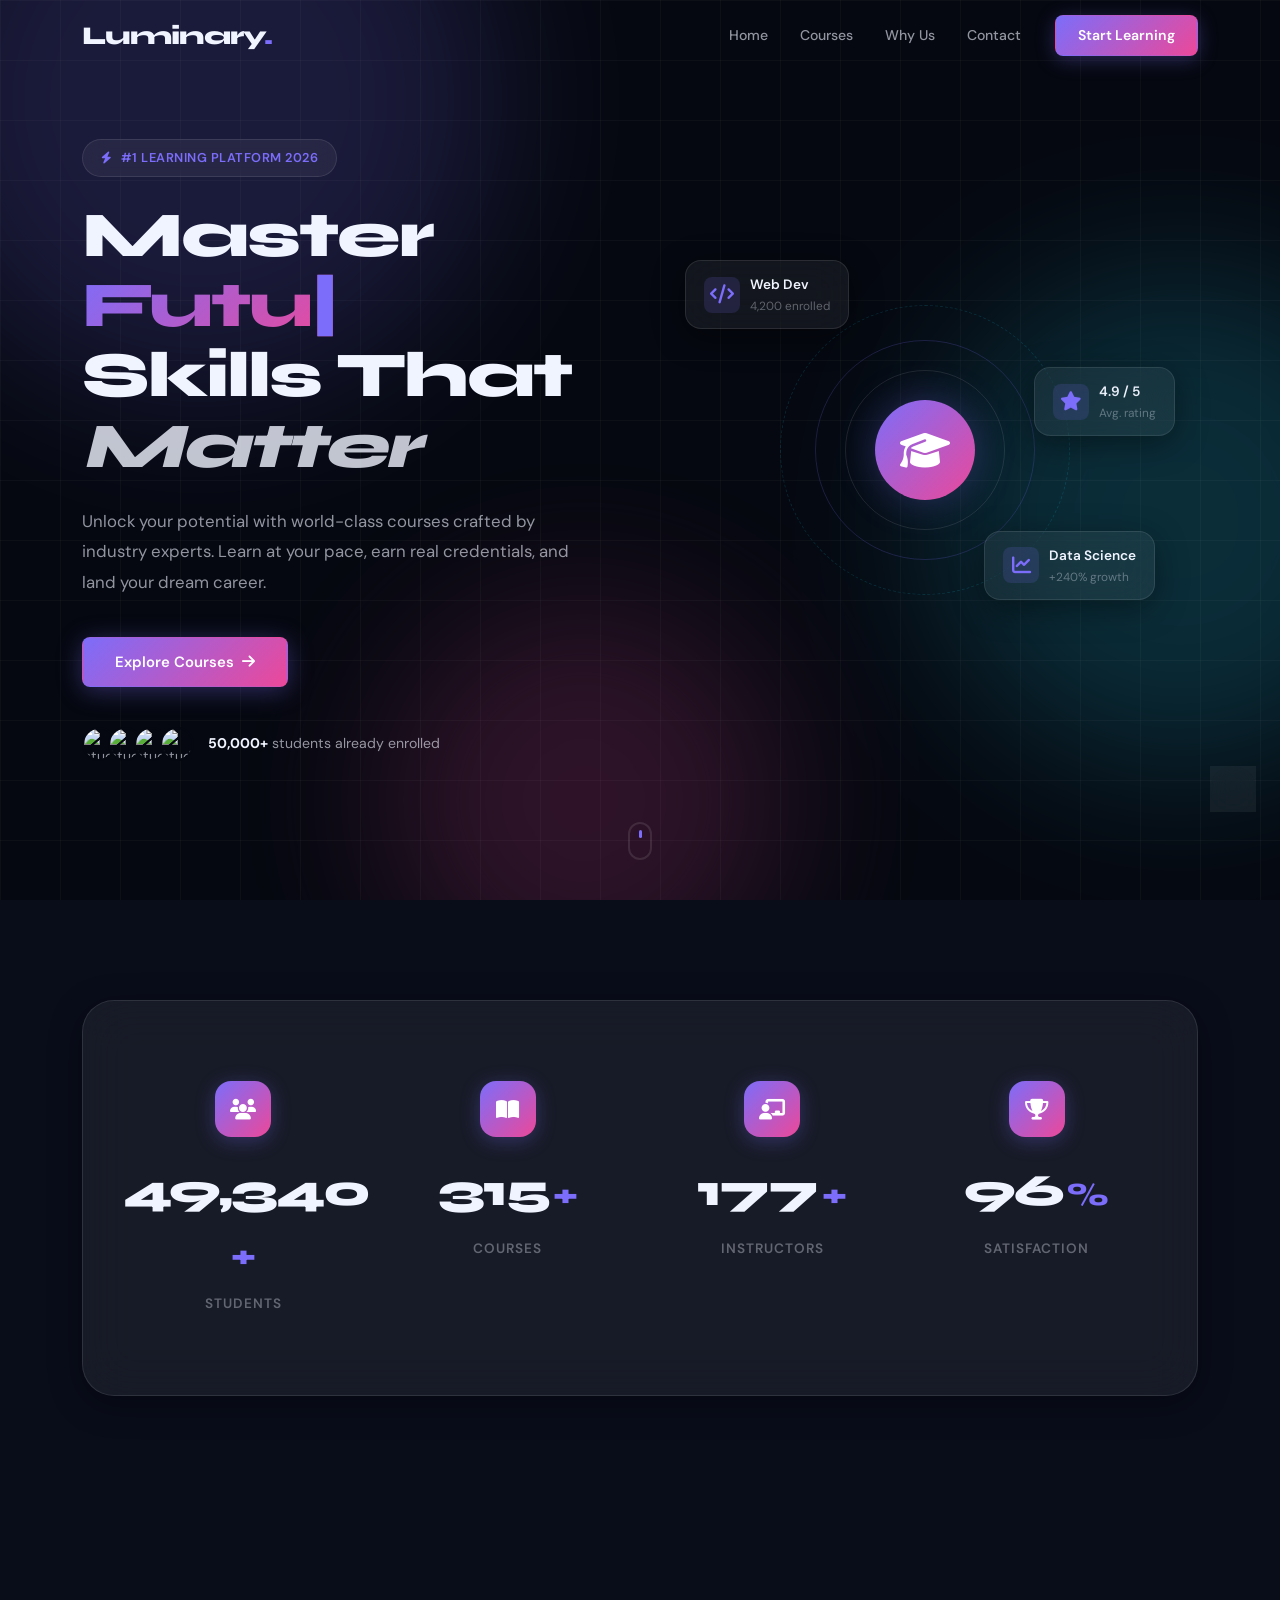
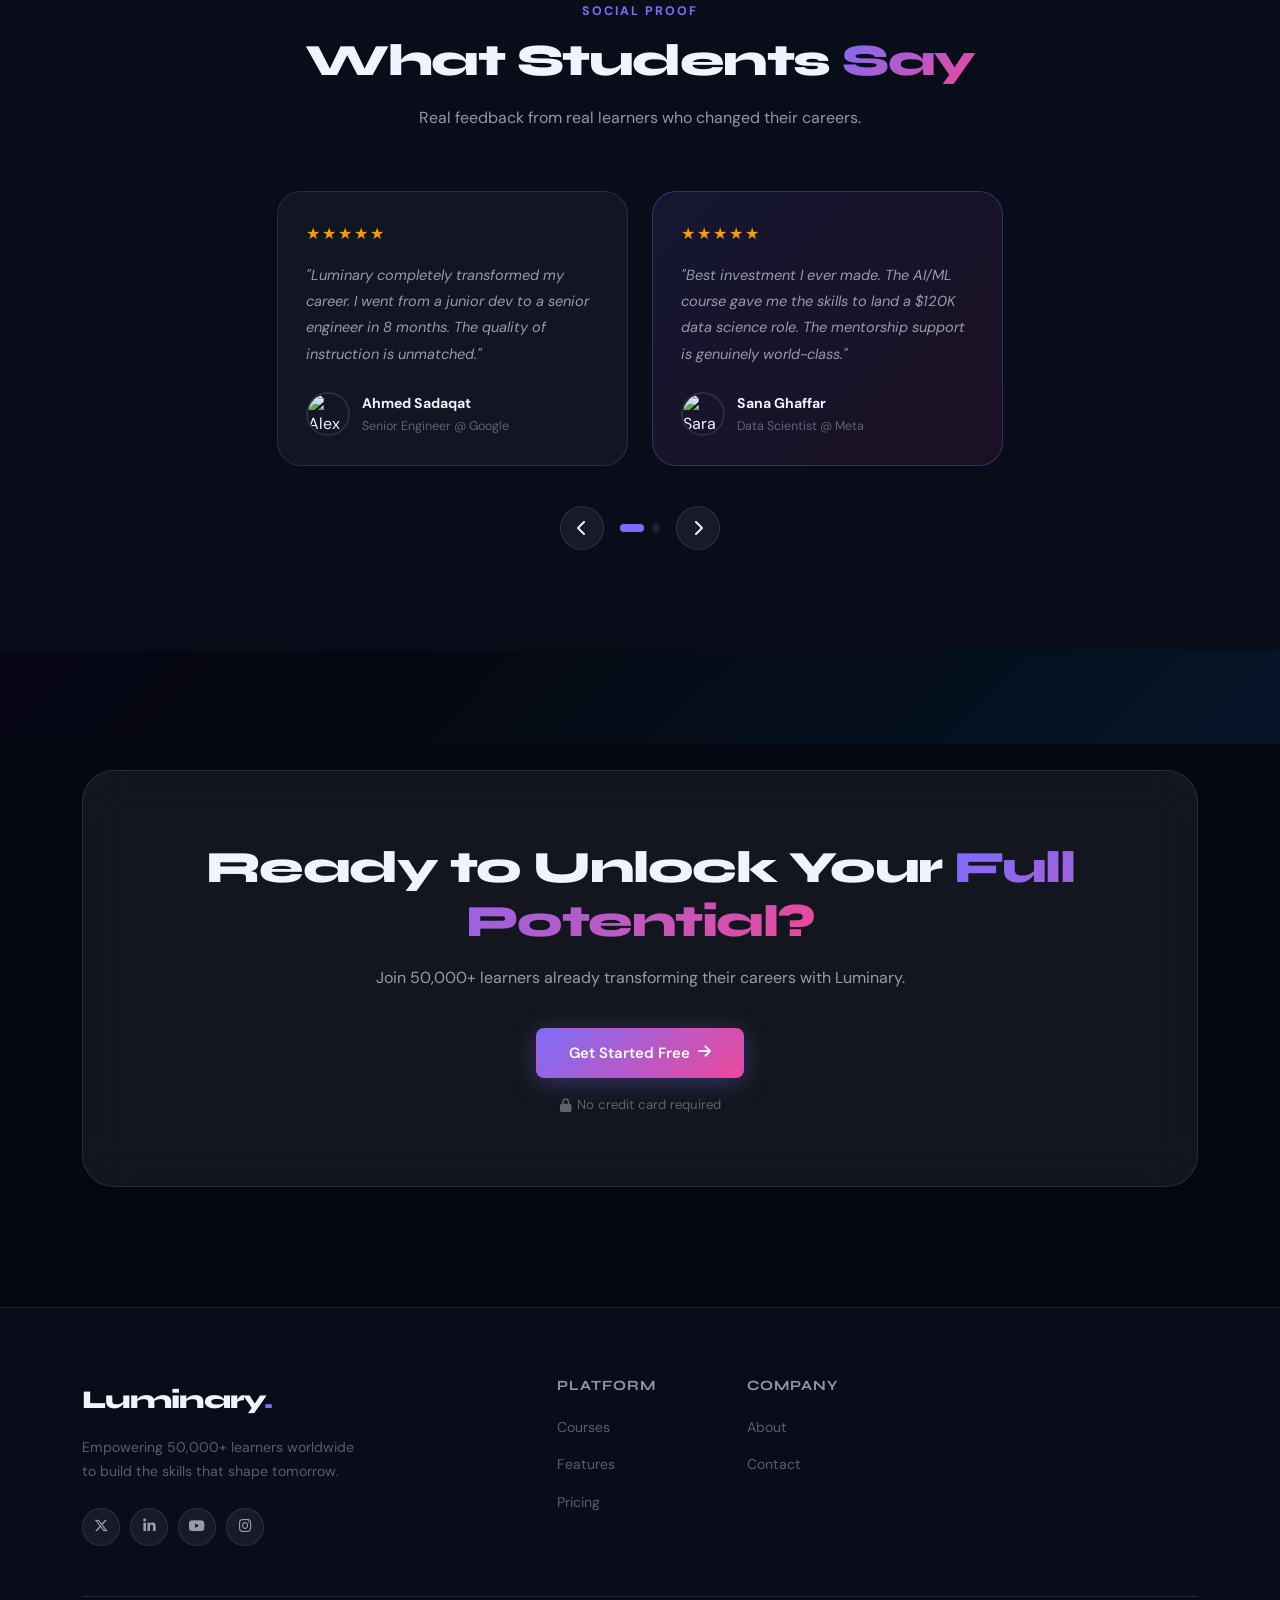
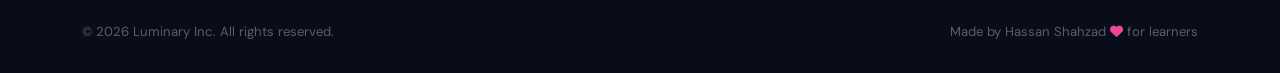
==== commit efcd2cbe: "Added GSC Verification" ====
--- a/index.html
+++ b/index.html
@@ -20,6 +20,7 @@
     rel="stylesheet" />
 
   <link rel="stylesheet" href="style.css">
+  <meta name="google-site-verification" content="yA9j6zporeGMGib7u3zA-bw6anv2Wn64882VJbQ_JS8" />
 </head>
 
 <body>
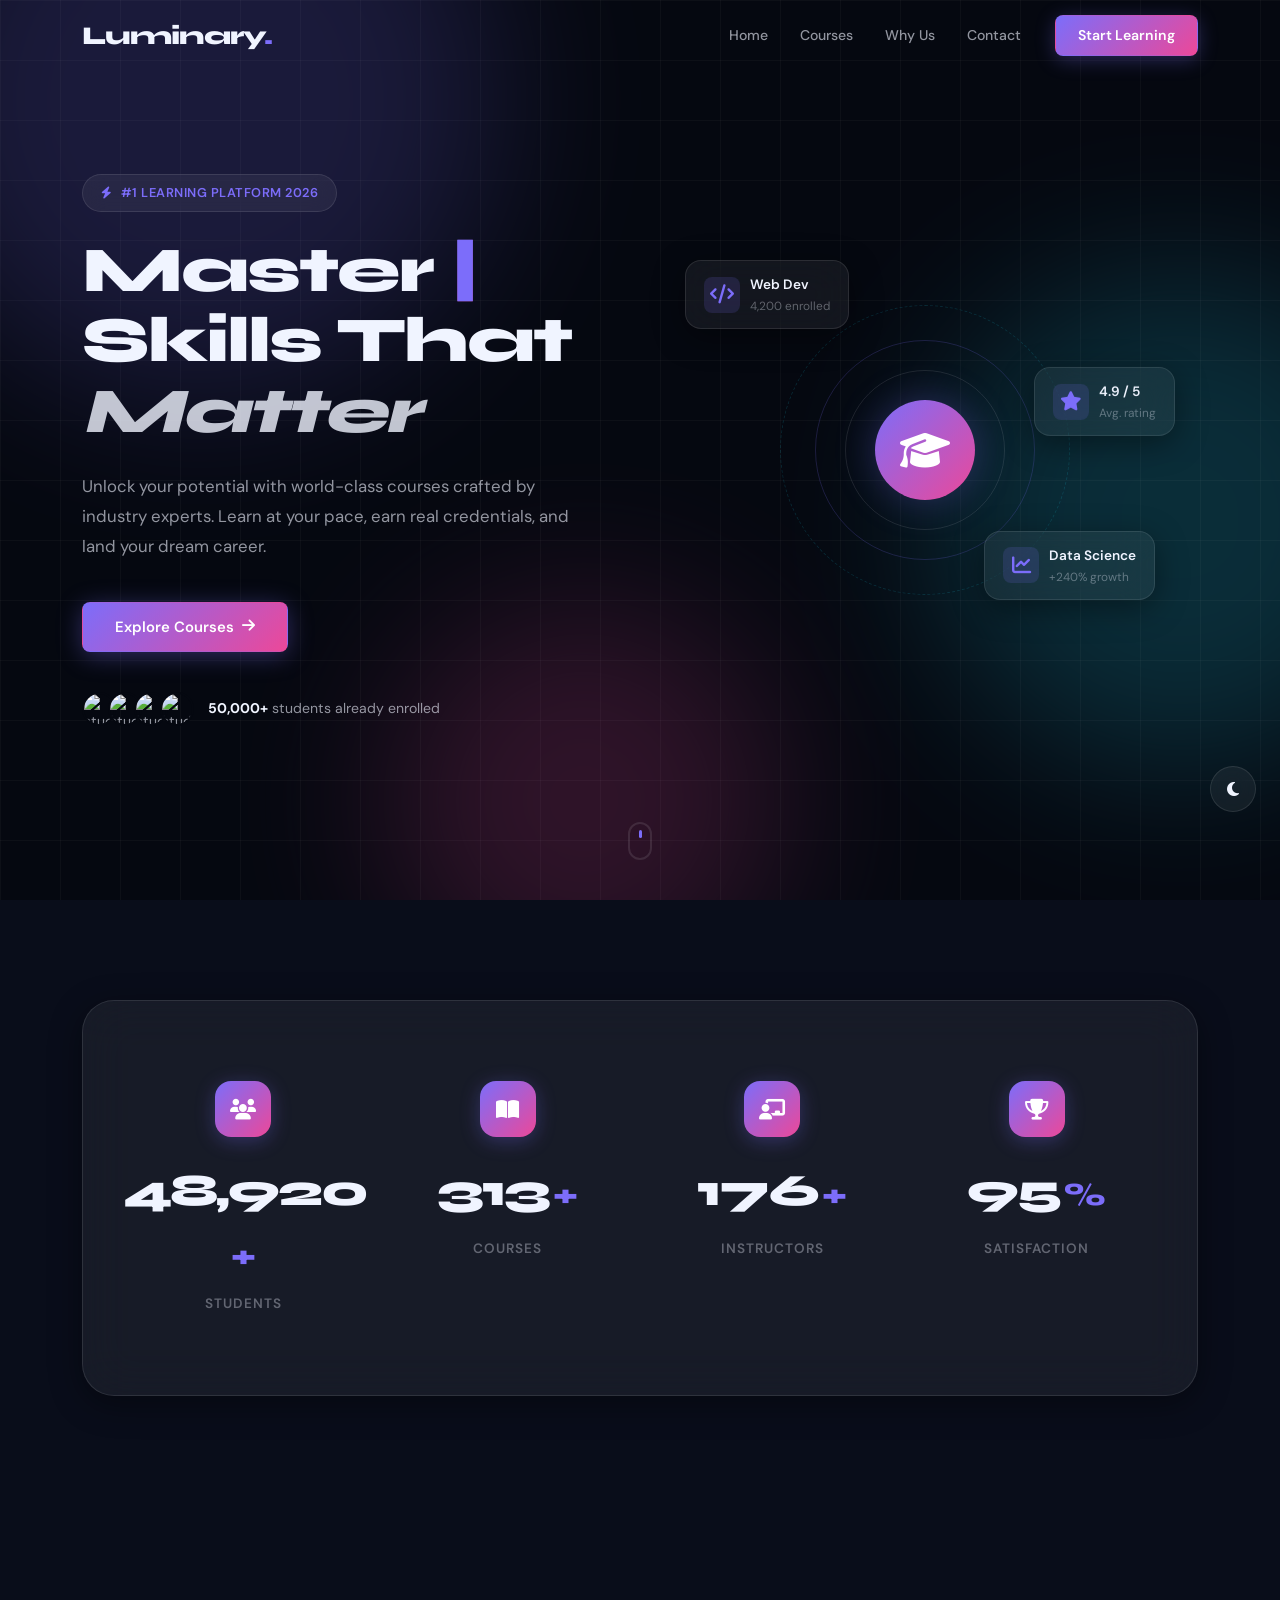
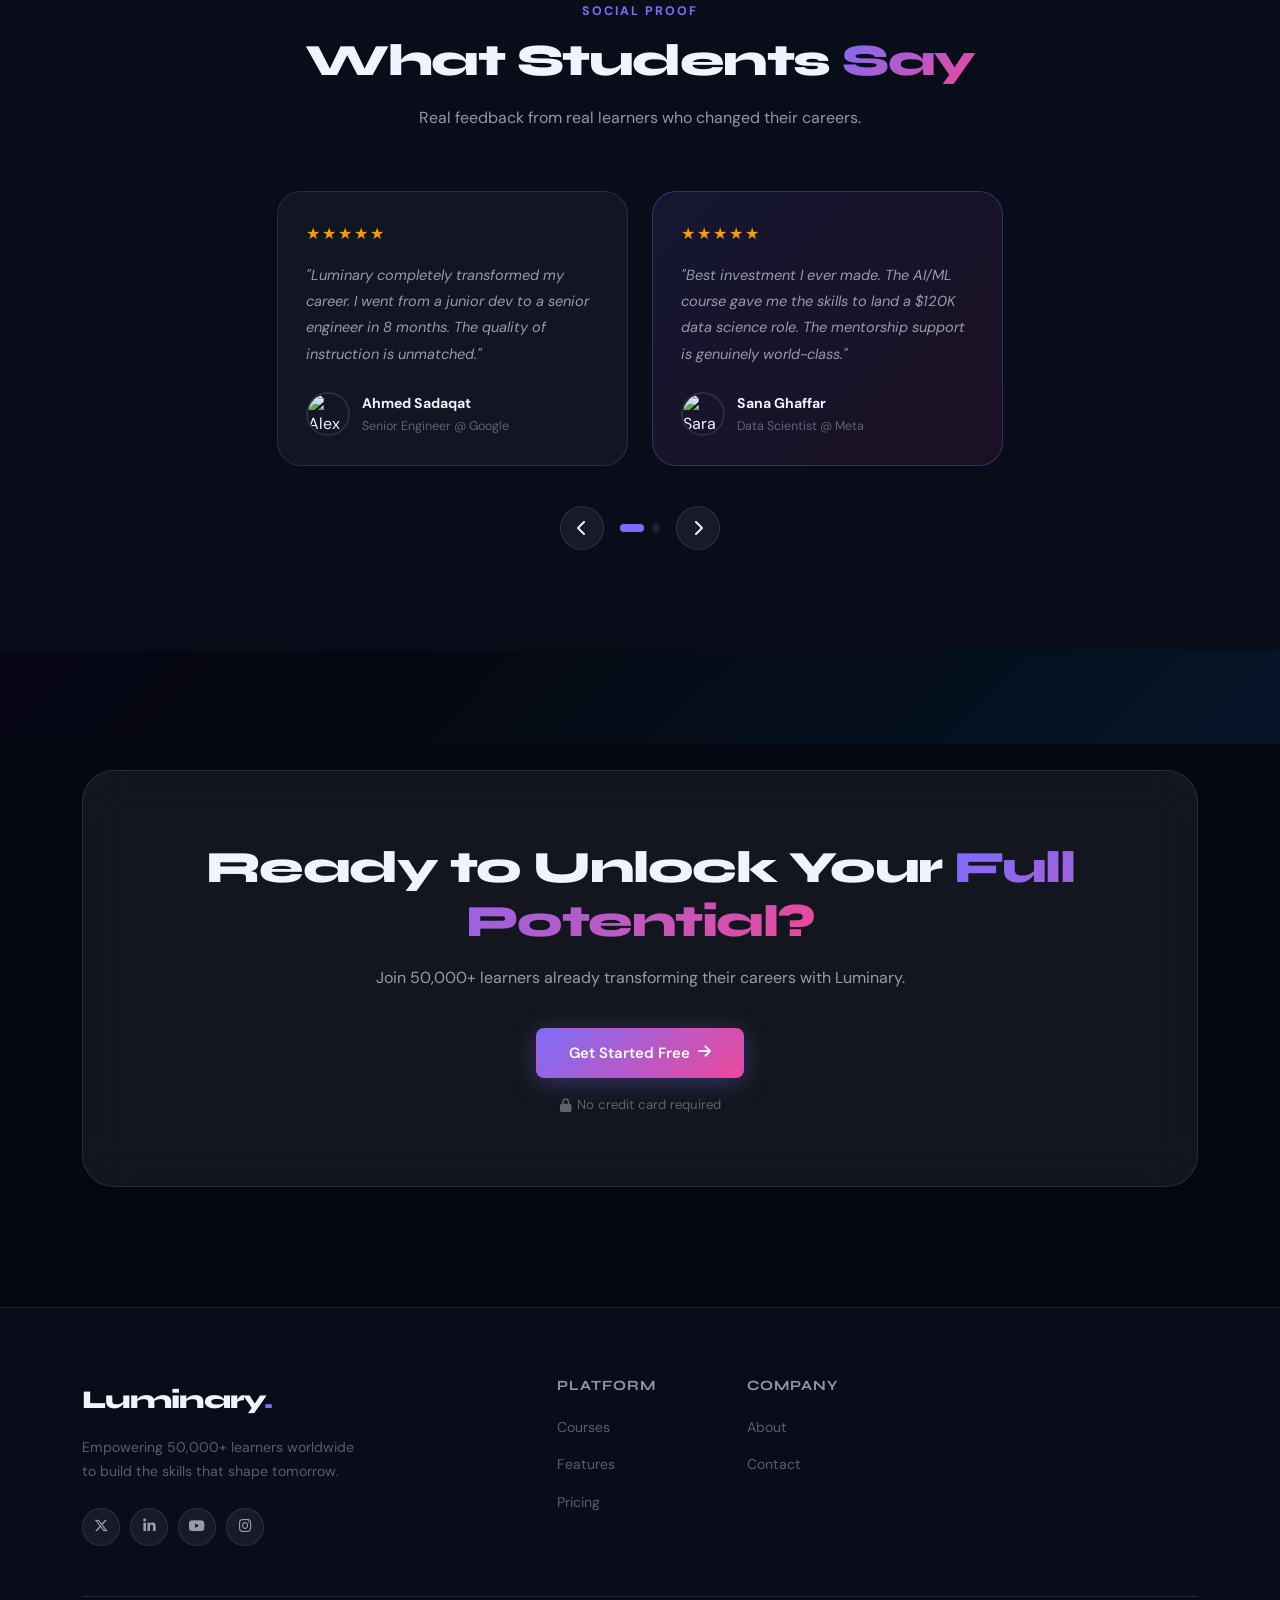
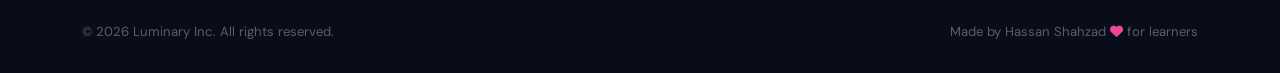
==== commit 39bc6413: "added analytics" ====
--- a/index.html
+++ b/index.html
@@ -2,6 +2,15 @@
 <html lang="en" data-theme="dark">
 
 <head>
+  <!-- Google tag (gtag.js) -->
+<script async src="https://www.googletagmanager.com/gtag/js?id=G-MR05DCVB6B"></script>
+<script>
+  window.dataLayer = window.dataLayer || [];
+  function gtag(){dataLayer.push(arguments);}
+  gtag('js', new Date());
+
+  gtag('config', 'G-MR05DCVB6B');
+</script>
   <meta charset="UTF-8" />
   <meta name="viewport" content="width=device-width, initial-scale=1.0" />
   <title>Luminary — Premium Learning Platform</title>
